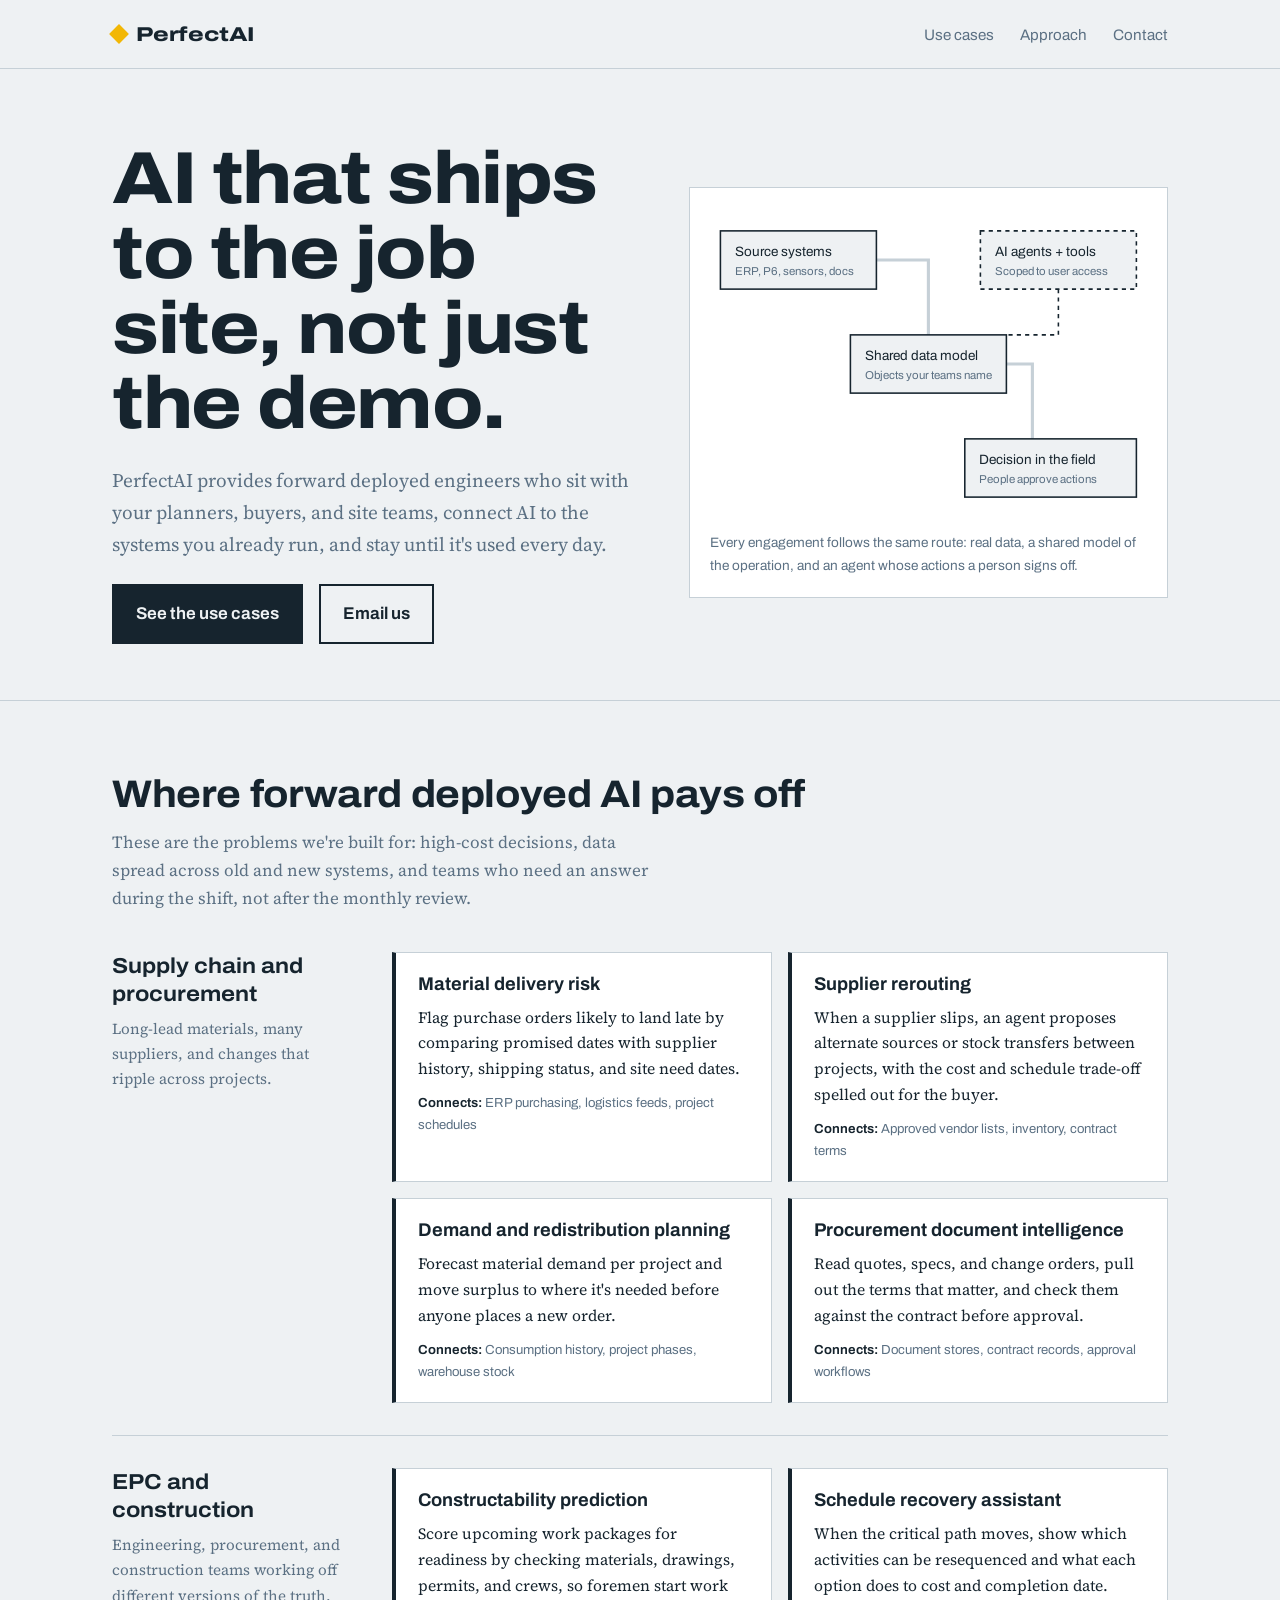
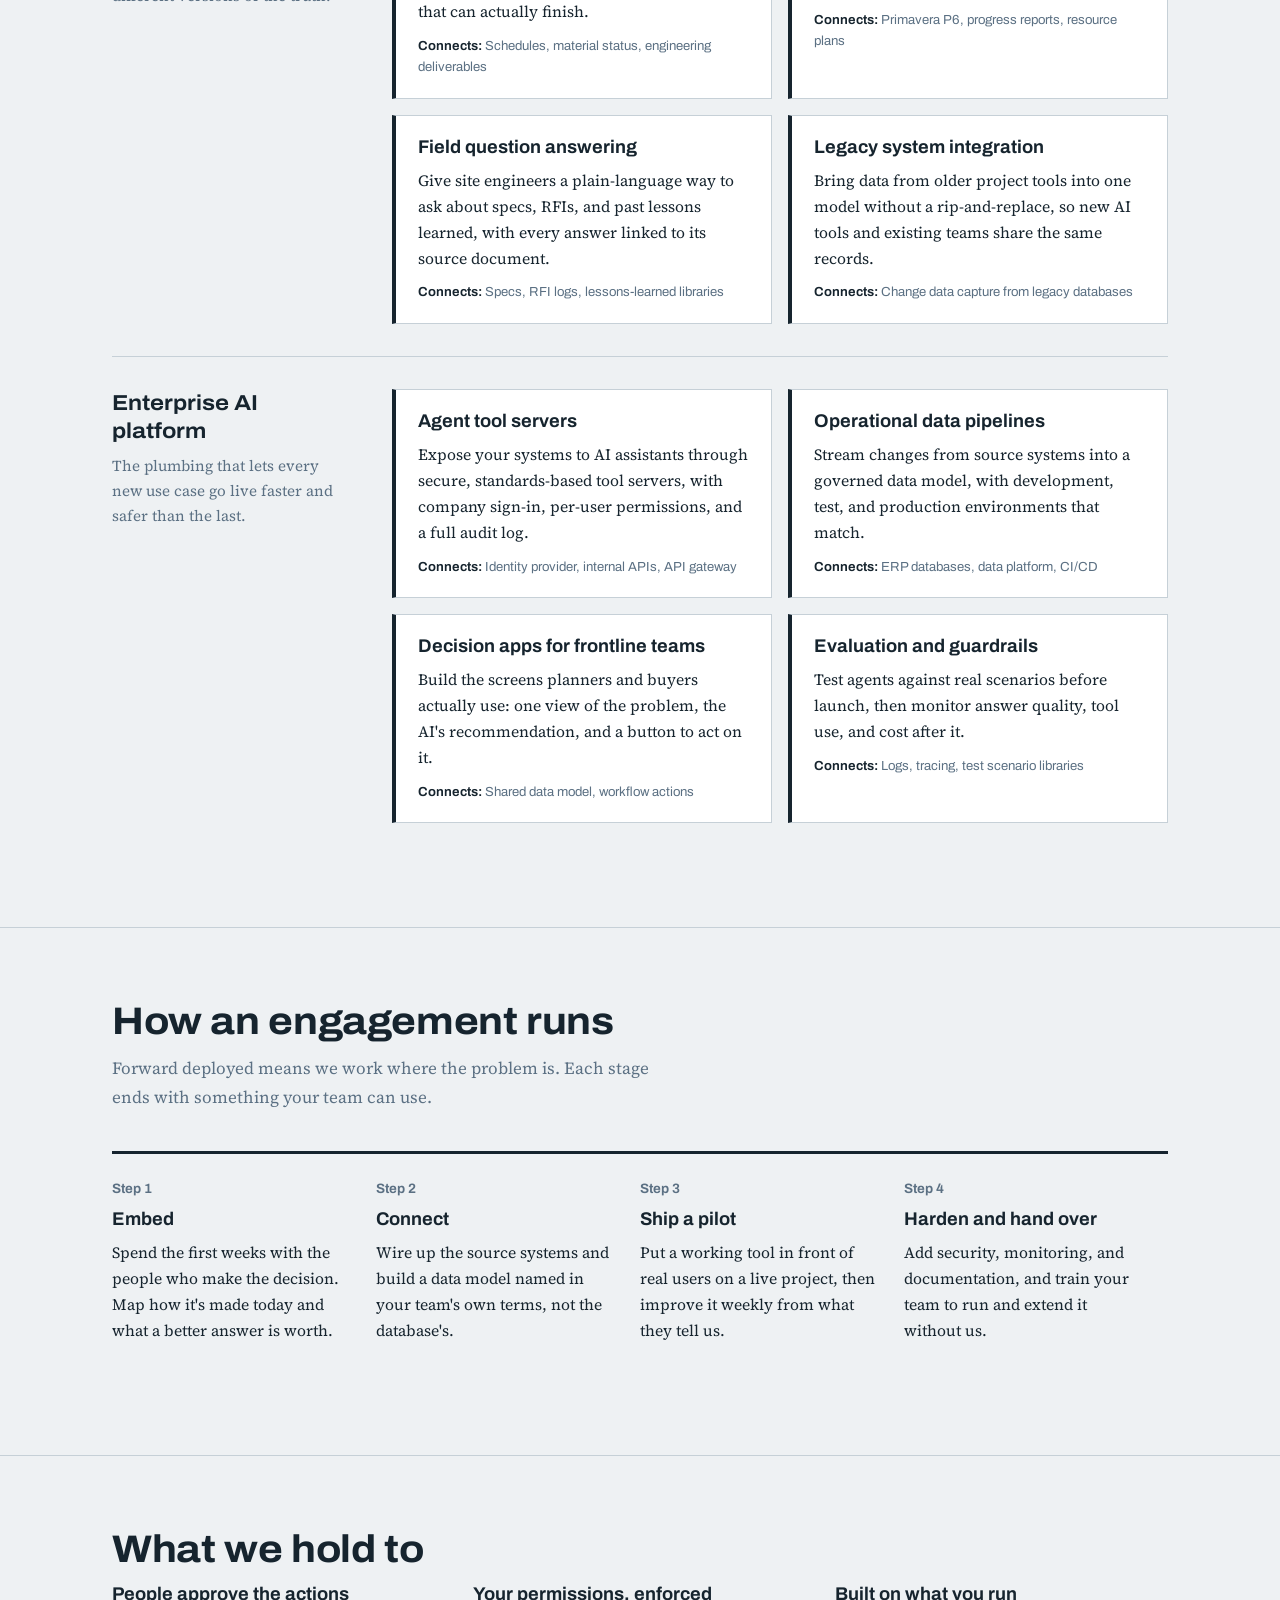
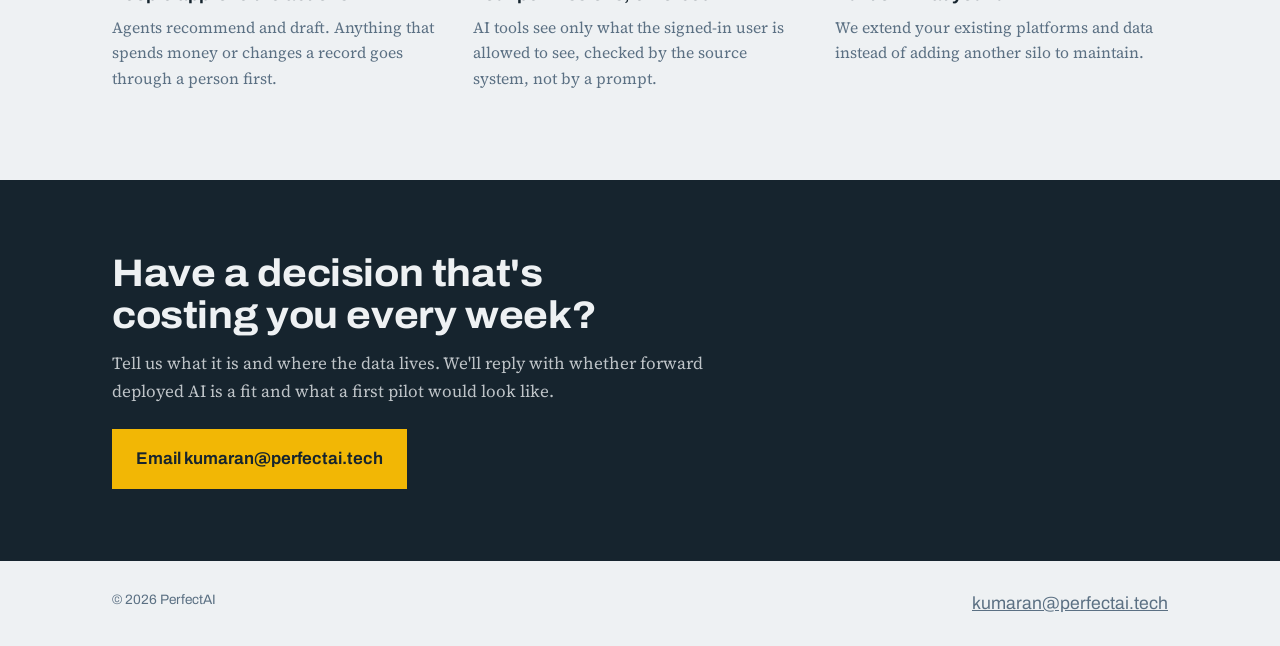
==== index.html @ 98b1c789 "Add PerfectAI site and custom domain" ====
<!doctype html>
<html lang="en">
<head>
<meta charset="utf-8">
<meta name="viewport" content="width=device-width, initial-scale=1">
<title>PerfectAI — AI forward deployed engineering</title>
<meta name="description" content="PerfectAI embeds forward deployed engineers with your teams to put AI into production across supply chain, EPC, and industrial operations.">
<link rel="preconnect" href="https://fonts.googleapis.com">
<link rel="preconnect" href="https://fonts.gstatic.com" crossorigin>
<link href="https://fonts.googleapis.com/css2?family=Archivo:wdth,wght@62..125,400..800&family=Source+Serif+4:opsz,wght@8..60,400;8..60,600&display=swap" rel="stylesheet">
<style>
:root{
  --ink:#16242E;      /* deep slate */
  --paper:#EEF1F3;    /* cool site-office paper */
  --steel:#5B7083;    /* secondary text */
  --line:#C6D0D7;     /* rules and outlines */
  --signal:#F2B705;   /* safety yellow, used sparingly */
  --panel:#FFFFFF;
  --maxw:1120px;
}
@media (prefers-color-scheme: dark){
  :root:not([data-theme="light"]){
    --ink:#E6ECEF; --paper:#121C23; --steel:#93A6B5; --line:#2B3A45; --panel:#17232C;
  }
}
:root[data-theme="dark"]{--ink:#E6ECEF; --paper:#121C23; --steel:#93A6B5; --line:#2B3A45; --panel:#17232C;}

*{box-sizing:border-box}
html{scroll-behavior:smooth}
@media (prefers-reduced-motion: reduce){html{scroll-behavior:auto}*{animation:none!important;transition:none!important}}
body{margin:0;background:var(--paper);color:var(--ink);font-family:"Source Serif 4",Georgia,serif;font-size:1.0625rem;line-height:1.65}
a{color:inherit}
a:focus-visible,button:focus-visible{outline:3px solid var(--signal);outline-offset:3px}
.wrap{max-width:var(--maxw);margin:0 auto;padding:0 16px}
@media (min-width:720px){.wrap{padding:0 32px}}

h1,h2,h3,.sans{font-family:"Archivo",system-ui,sans-serif}
h1{font-variation-settings:"wdth" 112;font-weight:780;font-size:clamp(2.4rem,6.4vw,4.6rem);line-height:1.02;letter-spacing:-0.02em;margin:0 0 24px;max-width:15ch}
h2{font-variation-settings:"wdth" 108;font-weight:720;font-size:clamp(1.7rem,3.6vw,2.4rem);line-height:1.1;letter-spacing:-0.01em;margin:0 0 12px}
h3{font-weight:680;font-size:1.15rem;line-height:1.3;margin:0 0 8px}
p{margin:0 0 16px;max-width:66ch}

/* header */
header.top{border-bottom:1px solid var(--line)}
header.top .wrap{display:flex;align-items:center;justify-content:space-between;height:68px;gap:16px}
.mark{font-family:"Archivo",sans-serif;font-variation-settings:"wdth" 125;font-weight:800;font-size:1.25rem;text-decoration:none;letter-spacing:-0.01em;display:flex;align-items:center;gap:10px}
.mark i{display:inline-block;width:14px;height:14px;background:var(--signal);transform:rotate(45deg)}
nav a{font-family:"Archivo",sans-serif;font-size:.95rem;text-decoration:none;margin-left:22px;color:var(--steel)}
nav a:hover{color:var(--ink)}
@media (max-width:640px){nav a:not(.cta-link){display:none}}

/* hero */
.hero{padding:72px 0 56px}
.hero-grid{display:grid;gap:48px}
@media (min-width:960px){.hero-grid{grid-template-columns:1.05fr .95fr;align-items:center}}
.lede{font-size:1.2rem;color:var(--steel);max-width:52ch}
.btn{display:inline-block;font-family:"Archivo",sans-serif;font-weight:650;text-decoration:none;padding:14px 22px;border:2px solid var(--ink);background:var(--ink);color:var(--paper);margin:8px 12px 0 0}
.btn.ghost{background:transparent;color:var(--ink)}

/* the route diagram: the one bold element */
.route{background:var(--panel);border:1px solid var(--line);padding:20px}
.route svg{width:100%;height:auto;display:block}
.route figcaption{font-family:"Archivo",sans-serif;font-size:.85rem;color:var(--steel);margin-top:12px}
.r-node rect{fill:var(--paper);stroke:var(--ink);stroke-width:1.5}
.r-node text{font-family:"Archivo",sans-serif;font-size:13px;fill:var(--ink)}
.r-node .sub{font-size:11px;fill:var(--steel)}
.r-path{fill:none;stroke:var(--line);stroke-width:3}
.r-live{fill:none;stroke:var(--signal);stroke-width:3;stroke-dasharray:14 400;animation:run 3.2s linear 1s 2 both}
@keyframes run{from{stroke-dashoffset:414}to{stroke-dashoffset:0}}

/* sections */
section{padding:72px 0;border-top:1px solid var(--line)}
.intro{color:var(--steel);max-width:60ch;margin-bottom:40px}

/* use cases: grouped by domain, a domain column then its cases */
.domain{display:grid;gap:24px;padding:32px 0;border-top:1px solid var(--line)}
.domain:first-of-type{border-top:0;padding-top:0}
@media (min-width:880px){.domain{grid-template-columns:240px 1fr;gap:40px}}
.domain-name h3{font-variation-settings:"wdth" 110;font-size:1.35rem}
.domain-name p{color:var(--steel);font-size:.95rem}
.cases{display:grid;gap:16px}
@media (min-width:720px){.cases{grid-template-columns:1fr 1fr}}
.case{background:var(--panel);border:1px solid var(--line);border-left:4px solid var(--ink);padding:20px 22px}
.case p{font-size:.98rem;margin-bottom:10px}
.case .sys{font-family:"Archivo",sans-serif;font-size:.82rem;color:var(--steel);margin:0}
.case .sys b{font-weight:650;color:var(--ink)}

/* approach: a real sequence, so numbered */
.steps{list-style:none;padding:0;margin:0;display:grid;gap:0;counter-reset:s}
@media (min-width:880px){.steps{grid-template-columns:repeat(4,1fr)}}
.steps li{counter-increment:s;padding:24px 20px 24px 0;border-top:3px solid var(--ink)}
@media (min-width:880px){.steps li{padding-right:28px}}
.steps li::before{content:"Step " counter(s);display:block;font-family:"Archivo",sans-serif;font-weight:650;font-size:.85rem;color:var(--steel);margin-bottom:8px}
.steps p{font-size:.98rem}

/* principles */
.principles{display:grid;gap:28px}
@media (min-width:720px){.principles{grid-template-columns:repeat(3,1fr)}}
.principles p{font-size:.98rem;color:var(--steel)}

/* contact */
.contact{background:var(--ink);color:var(--paper);border-top:0}
.contact h2{max-width:20ch}
.contact p{color:color-mix(in srgb,var(--paper) 78%,transparent)}
.contact .btn{background:var(--signal);border-color:var(--signal);color:#16242E}
.mail{font-family:"Archivo",sans-serif;font-size:1.1rem}

footer{padding:28px 0;font-family:"Archivo",sans-serif;font-size:.85rem;color:var(--steel)}
footer .wrap{display:flex;flex-wrap:wrap;justify-content:space-between;gap:12px}
</style>
</head>
<body>

<header class="top">
  <div class="wrap">
    <a class="mark" href="#top" aria-label="PerfectAI home"><i aria-hidden="true"></i>PerfectAI</a>
    <nav aria-label="Main">
      <a href="#use-cases">Use cases</a>
      <a href="#approach">Approach</a>
      <a class="cta-link" href="#contact">Contact</a>
    </nav>
  </div>
</header>

<main id="top">
  <div class="hero">
    <div class="wrap hero-grid">
      <div>
        <h1>AI that ships to the job site, not just the demo.</h1>
        <p class="lede">PerfectAI provides forward deployed engineers who sit with your planners, buyers, and site teams, connect AI to the systems you already run, and stay until it's used every day.</p>
        <a class="btn" href="#use-cases">See the use cases</a>
        <a class="btn ghost" href="mailto:kumaran@perfectai.tech">Email us</a>
      </div>

      <figure class="route" style="margin:0">
        <svg viewBox="0 0 420 300" role="img" aria-labelledby="routeTitle">
          <title id="routeTitle">How a forward deployed engagement connects source systems to a decision in the field</title>
          <path class="r-path" d="M110 50 H210 V150 H310 V250"/>
          <path class="r-live" d="M110 50 H210 V150 H310 V250"/>
          <g class="r-node"><rect x="10" y="22" width="150" height="56"/><text x="24" y="46">Source systems</text><text class="sub" x="24" y="64">ERP, P6, sensors, docs</text></g>
          <g class="r-node"><rect x="135" y="122" width="150" height="56"/><text x="149" y="146">Shared data model</text><text class="sub" x="149" y="164">Objects your teams name</text></g>
          <g class="r-node"><rect x="245" y="222" width="165" height="56"/><text x="259" y="246">Decision in the field</text><text class="sub" x="259" y="264">People approve actions</text></g>
          <g class="r-node"><rect x="260" y="22" width="150" height="56" style="stroke-dasharray:4 4"/><text x="274" y="46">AI agents + tools</text><text class="sub" x="274" y="64">Scoped to user access</text></g>
          <path d="M335 78 V122 H285" fill="none" stroke="var(--ink)" stroke-width="1.5" stroke-dasharray="4 4"/>
        </svg>
        <figcaption>Every engagement follows the same route: real data, a shared model of the operation, and an agent whose actions a person signs off.</figcaption>
      </figure>
    </div>
  </div>

  <section id="use-cases">
    <div class="wrap">
      <h2>Where forward deployed AI pays off</h2>
      <p class="intro">These are the problems we're built for: high-cost decisions, data spread across old and new systems, and teams who need an answer during the shift, not after the monthly review.</p>

      <div class="domain">
        <div class="domain-name">
          <h3>Supply chain and procurement</h3>
          <p>Long-lead materials, many suppliers, and changes that ripple across projects.</p>
        </div>
        <div class="cases">
          <article class="case">
            <h3>Material delivery risk</h3>
            <p>Flag purchase orders likely to land late by comparing promised dates with supplier history, shipping status, and site need dates.</p>
            <p class="sys"><b>Connects:</b> ERP purchasing, logistics feeds, project schedules</p>
          </article>
          <article class="case">
            <h3>Supplier rerouting</h3>
            <p>When a supplier slips, an agent proposes alternate sources or stock transfers between projects, with the cost and schedule trade-off spelled out for the buyer.</p>
            <p class="sys"><b>Connects:</b> Approved vendor lists, inventory, contract terms</p>
          </article>
          <article class="case">
            <h3>Demand and redistribution planning</h3>
            <p>Forecast material demand per project and move surplus to where it's needed before anyone places a new order.</p>
            <p class="sys"><b>Connects:</b> Consumption history, project phases, warehouse stock</p>
          </article>
          <article class="case">
            <h3>Procurement document intelligence</h3>
            <p>Read quotes, specs, and change orders, pull out the terms that matter, and check them against the contract before approval.</p>
            <p class="sys"><b>Connects:</b> Document stores, contract records, approval workflows</p>
          </article>
        </div>
      </div>

      <div class="domain">
        <div class="domain-name">
          <h3>EPC and construction</h3>
          <p>Engineering, procurement, and construction teams working off different versions of the truth.</p>
        </div>
        <div class="cases">
          <article class="case">
            <h3>Constructability prediction</h3>
            <p>Score upcoming work packages for readiness by checking materials, drawings, permits, and crews, so foremen start work that can actually finish.</p>
            <p class="sys"><b>Connects:</b> Schedules, material status, engineering deliverables</p>
          </article>
          <article class="case">
            <h3>Schedule recovery assistant</h3>
            <p>When the critical path moves, show which activities can be resequenced and what each option does to cost and completion date.</p>
            <p class="sys"><b>Connects:</b> Primavera P6, progress reports, resource plans</p>
          </article>
          <article class="case">
            <h3>Field question answering</h3>
            <p>Give site engineers a plain-language way to ask about specs, RFIs, and past lessons learned, with every answer linked to its source document.</p>
            <p class="sys"><b>Connects:</b> Specs, RFI logs, lessons-learned libraries</p>
          </article>
          <article class="case">
            <h3>Legacy system integration</h3>
            <p>Bring data from older project tools into one model without a rip-and-replace, so new AI tools and existing teams share the same records.</p>
            <p class="sys"><b>Connects:</b> Change data capture from legacy databases</p>
          </article>
        </div>
      </div>

      <div class="domain">
        <div class="domain-name">
          <h3>Enterprise AI platform</h3>
          <p>The plumbing that lets every new use case go live faster and safer than the last.</p>
        </div>
        <div class="cases">
          <article class="case">
            <h3>Agent tool servers</h3>
            <p>Expose your systems to AI assistants through secure, standards-based tool servers, with company sign-in, per-user permissions, and a full audit log.</p>
            <p class="sys"><b>Connects:</b> Identity provider, internal APIs, API gateway</p>
          </article>
          <article class="case">
            <h3>Operational data pipelines</h3>
            <p>Stream changes from source systems into a governed data model, with development, test, and production environments that match.</p>
            <p class="sys"><b>Connects:</b> ERP databases, data platform, CI/CD</p>
          </article>
          <article class="case">
            <h3>Decision apps for frontline teams</h3>
            <p>Build the screens planners and buyers actually use: one view of the problem, the AI's recommendation, and a button to act on it.</p>
            <p class="sys"><b>Connects:</b> Shared data model, workflow actions</p>
          </article>
          <article class="case">
            <h3>Evaluation and guardrails</h3>
            <p>Test agents against real scenarios before launch, then monitor answer quality, tool use, and cost after it.</p>
            <p class="sys"><b>Connects:</b> Logs, tracing, test scenario libraries</p>
          </article>
        </div>
      </div>
    </div>
  </section>

  <section id="approach">
    <div class="wrap">
      <h2>How an engagement runs</h2>
      <p class="intro">Forward deployed means we work where the problem is. Each stage ends with something your team can use.</p>
      <ol class="steps">
        <li><h3>Embed</h3><p>Spend the first weeks with the people who make the decision. Map how it's made today and what a better answer is worth.</p></li>
        <li><h3>Connect</h3><p>Wire up the source systems and build a data model named in your team's own terms, not the database's.</p></li>
        <li><h3>Ship a pilot</h3><p>Put a working tool in front of real users on a live project, then improve it weekly from what they tell us.</p></li>
        <li><h3>Harden and hand over</h3><p>Add security, monitoring, and documentation, and train your team to run and extend it without us.</p></li>
      </ol>
    </div>
  </section>

  <section>
    <div class="wrap">
      <h2>What we hold to</h2>
      <div class="principles">
        <div><h3>People approve the actions</h3><p>Agents recommend and draft. Anything that spends money or changes a record goes through a person first.</p></div>
        <div><h3>Your permissions, enforced</h3><p>AI tools see only what the signed-in user is allowed to see, checked by the source system, not by a prompt.</p></div>
        <div><h3>Built on what you run</h3><p>We extend your existing platforms and data instead of adding another silo to maintain.</p></div>
      </div>
    </div>
  </section>

  <section id="contact" class="contact">
    <div class="wrap">
      <h2>Have a decision that's costing you every week?</h2>
      <p>Tell us what it is and where the data lives. We'll reply with whether forward deployed AI is a fit and what a first pilot would look like.</p>
      <a class="btn" href="mailto:kumaran@perfectai.tech?subject=AI%20use%20case%20enquiry">Email kumaran@perfectai.tech</a>
    </div>
  </section>
</main>

<footer>
  <div class="wrap">
    <span>© 2026 PerfectAI</span>
    <a class="mail" href="mailto:kumaran@perfectai.tech">kumaran@perfectai.tech</a>
  </div>
</footer>

</body>
</html>
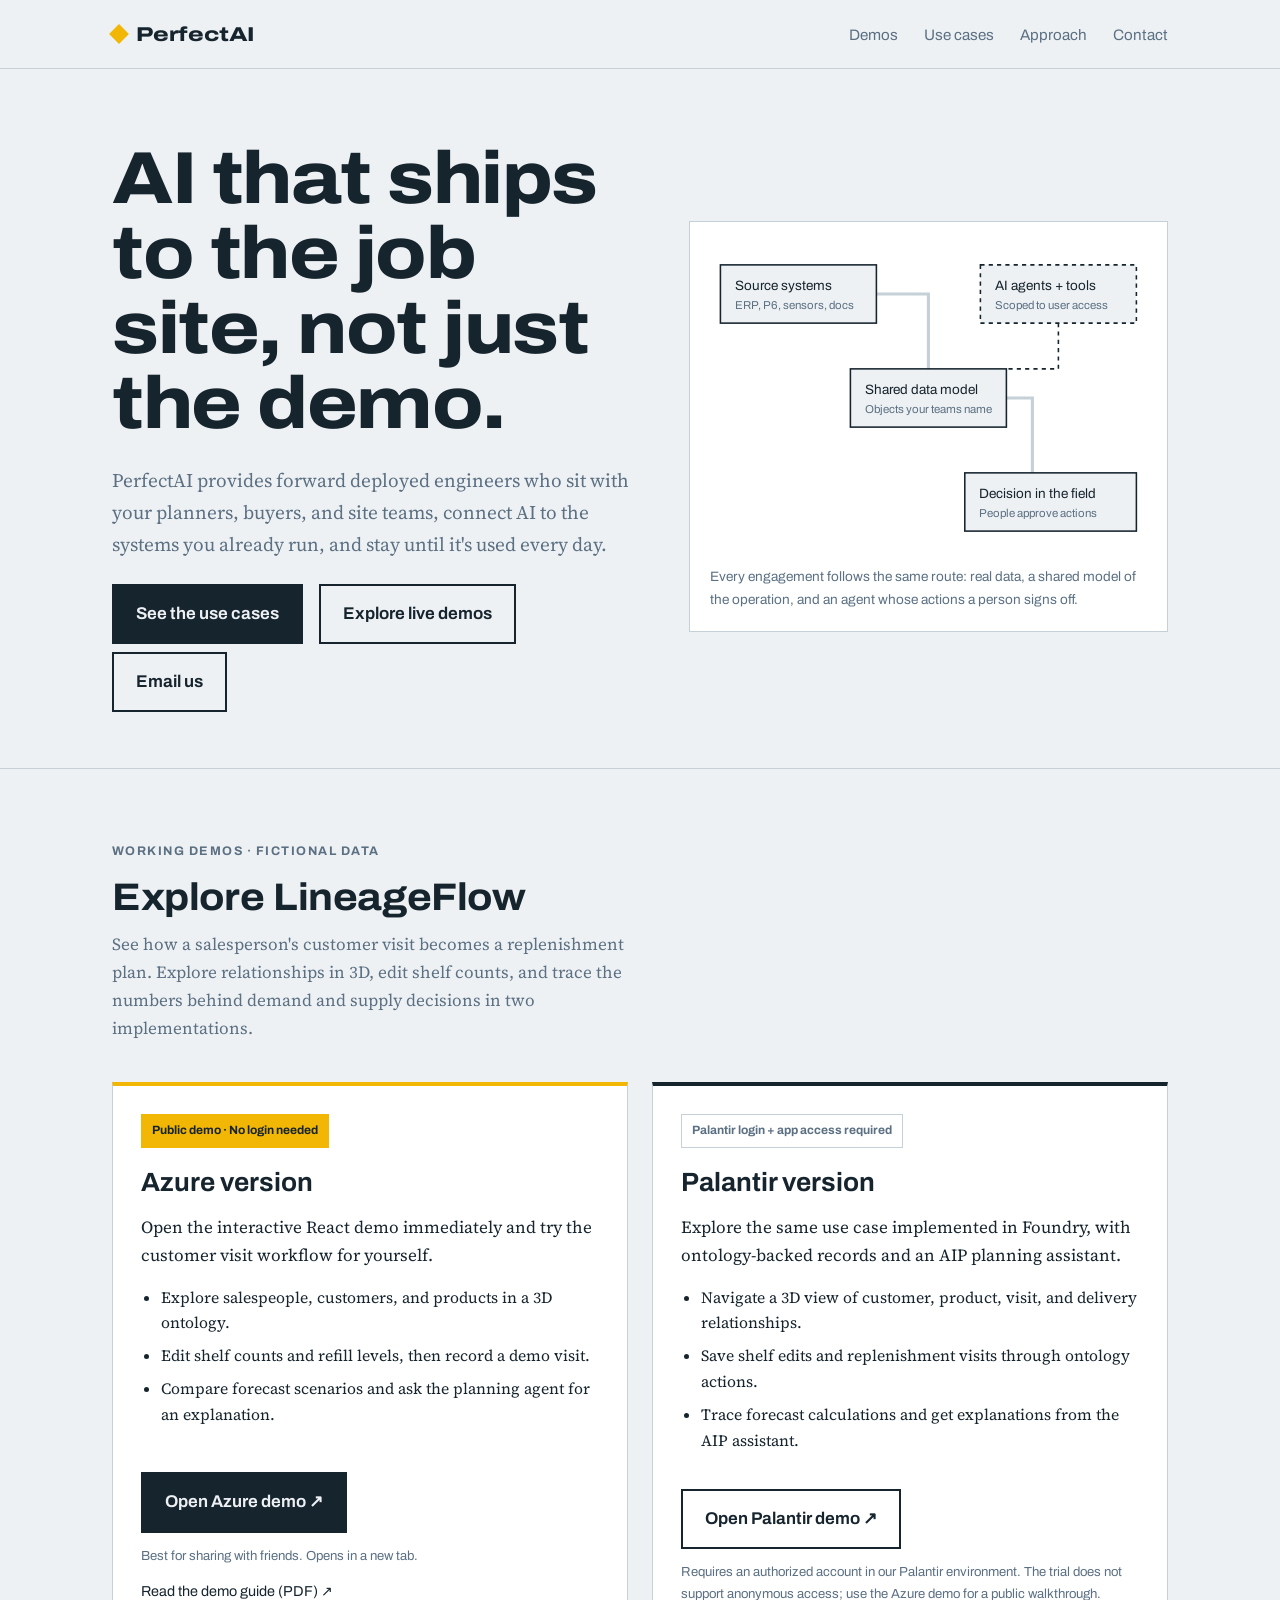
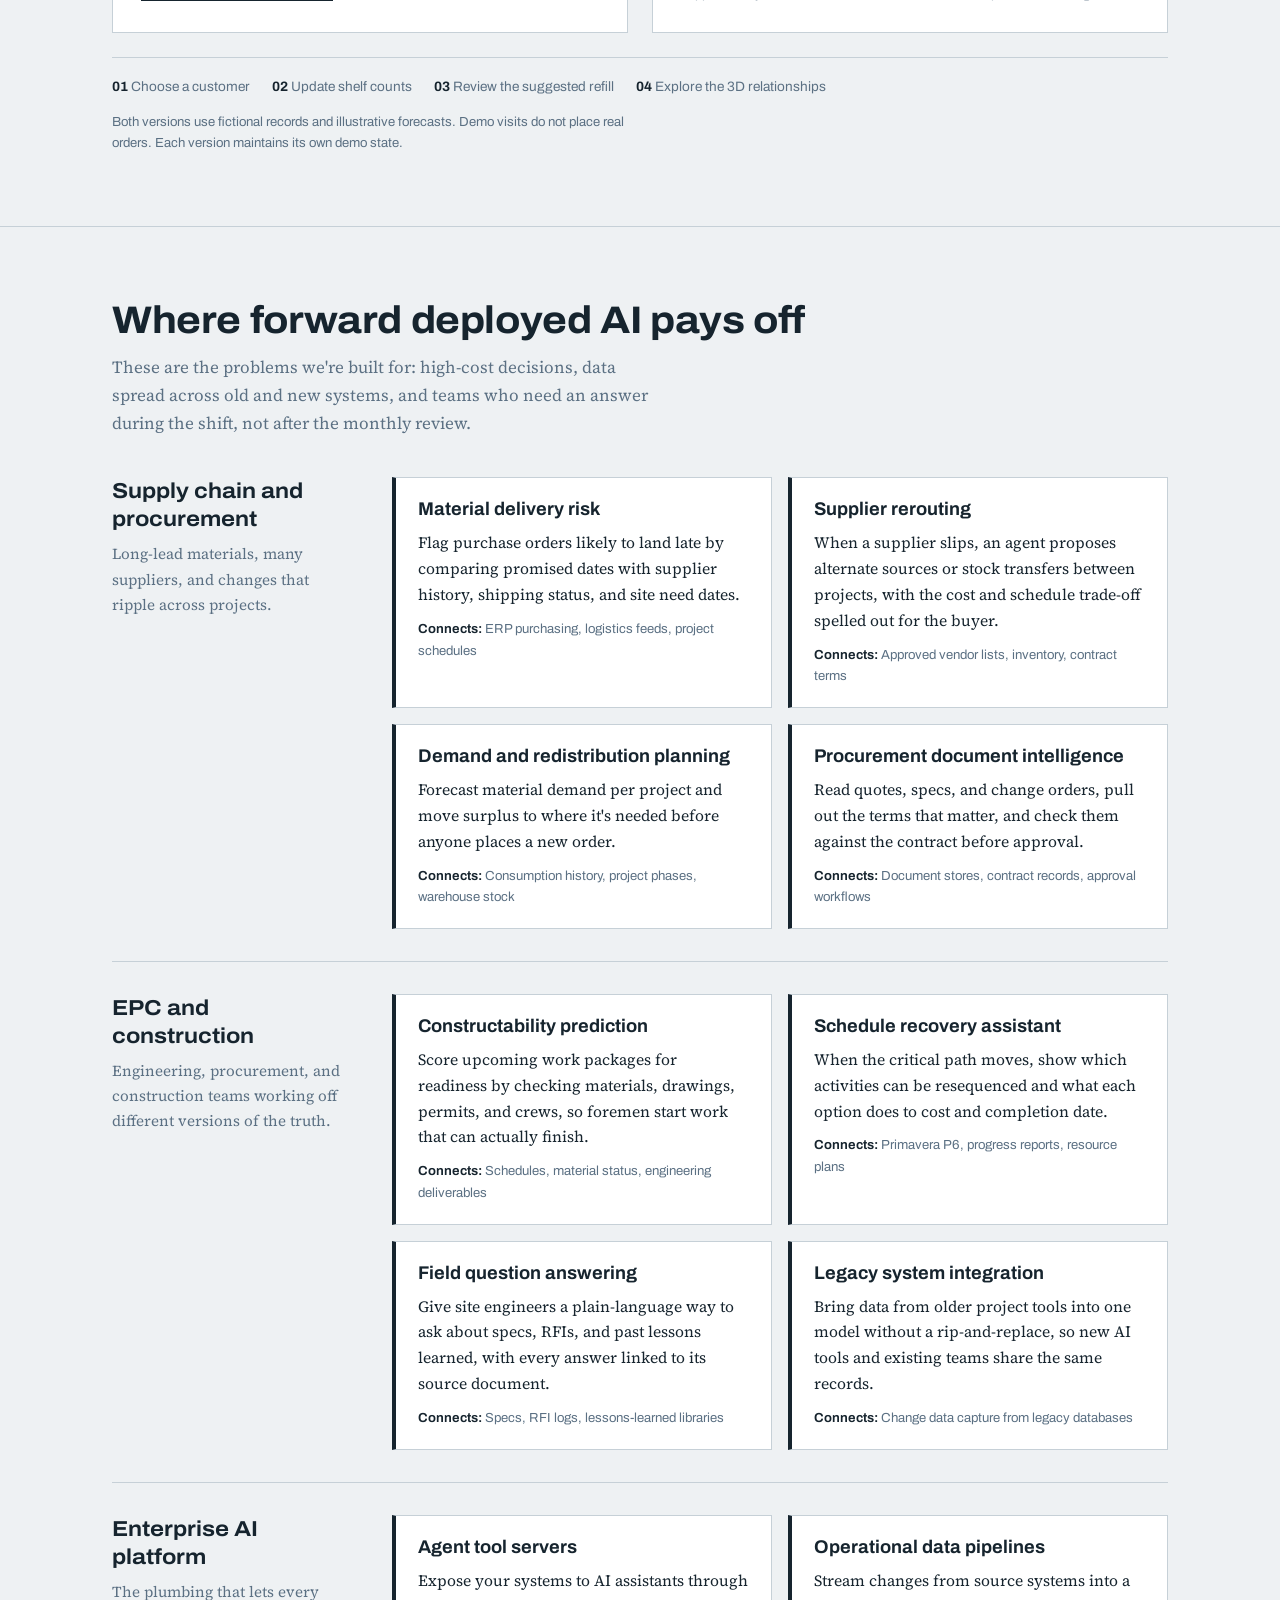
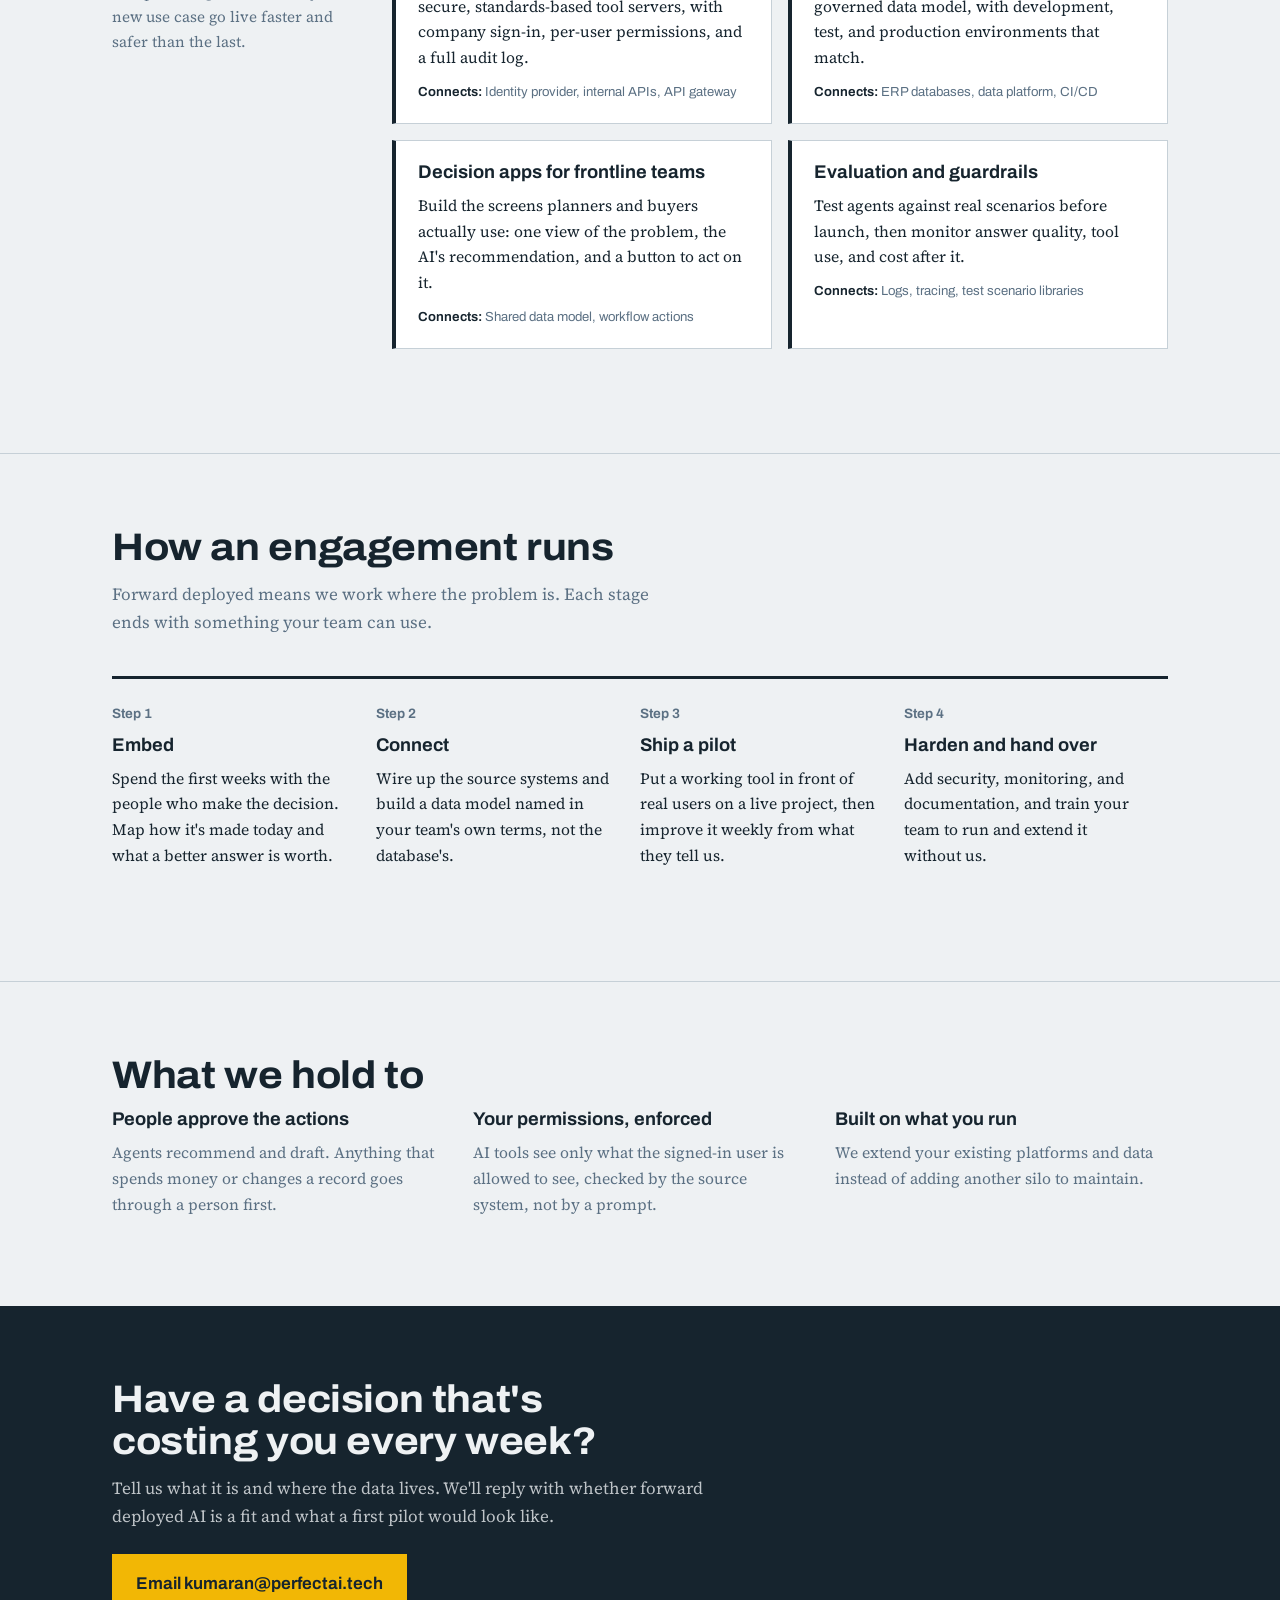
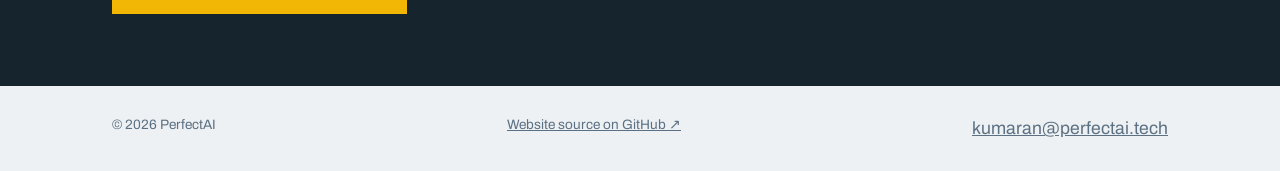
==== commit 100090c1: "Add Azure and Palantir LineageFlow demos to PerfectAI Added working demos section with Azure and Pal" ====
--- a/index.html
+++ b/index.html
@@ -47,7 +47,7 @@
 .mark i{display:inline-block;width:14px;height:14px;background:var(--signal);transform:rotate(45deg)}
 nav a{font-family:"Archivo",sans-serif;font-size:.95rem;text-decoration:none;margin-left:22px;color:var(--steel)}
 nav a:hover{color:var(--ink)}
-@media (max-width:640px){nav a:not(.cta-link){display:none}}
+@media (max-width:640px){nav a:not(.cta-link){display:none}nav a{margin-left:14px;font-size:.85rem}}
 
 /* hero */
 .hero{padding:72px 0 56px}
@@ -71,6 +71,24 @@
 /* sections */
 section{padding:72px 0;border-top:1px solid var(--line)}
 .intro{color:var(--steel);max-width:60ch;margin-bottom:40px}
+
+/* working demos */
+.eyebrow{font-family:"Archivo",sans-serif;font-size:.78rem;font-weight:700;letter-spacing:.12em;text-transform:uppercase;color:var(--steel);margin-bottom:14px}
+.demo-grid{display:grid;gap:24px}
+@media (min-width:760px){.demo-grid{grid-template-columns:1fr 1fr}}
+.demo-card{display:flex;flex-direction:column;padding:28px;background:var(--panel);border:1px solid var(--line);border-top:4px solid var(--ink);min-width:0}
+.demo-card.public{border-top-color:var(--signal)}
+.demo-card h3{font-size:1.65rem;margin:18px 0 12px}
+.demo-card ul{padding-left:20px;margin:0 0 20px;font-size:.98rem}
+.demo-card li{margin-bottom:7px}
+.demo-badge{align-self:flex-start;font-family:"Archivo",sans-serif;font-size:.75rem;font-weight:700;padding:6px 10px;border:1px solid var(--line);color:var(--steel)}
+.public .demo-badge{background:var(--signal);border-color:var(--signal);color:#16242E}
+.demo-actions{margin-top:auto}
+.demo-actions .btn{margin-right:0}
+.demo-note{font-family:"Archivo",sans-serif;font-size:.82rem;color:var(--steel);margin:12px 0 0}
+.demo-guide{display:inline-block;margin-top:14px;font-family:"Archivo",sans-serif;font-size:.9rem;text-underline-offset:4px}
+.demo-workflow{display:flex;flex-wrap:wrap;gap:10px 22px;padding:18px 0 0;margin:24px 0 0;border-top:1px solid var(--line);list-style:none;font-family:"Archivo",sans-serif;font-size:.85rem;color:var(--steel)}
+.demo-workflow b{color:var(--ink)}
 
 /* use cases: grouped by domain, a domain column then its cases */
 .domain{display:grid;gap:24px;padding:32px 0;border-top:1px solid var(--line)}
@@ -115,6 +133,7 @@
   <div class="wrap">
     <a class="mark" href="#top" aria-label="PerfectAI home"><i aria-hidden="true"></i>PerfectAI</a>
     <nav aria-label="Main">
+      <a class="cta-link" href="#demos">Demos</a>
       <a href="#use-cases">Use cases</a>
       <a href="#approach">Approach</a>
       <a class="cta-link" href="#contact">Contact</a>
@@ -129,6 +148,7 @@
         <h1>AI that ships to the job site, not just the demo.</h1>
         <p class="lede">PerfectAI provides forward deployed engineers who sit with your planners, buyers, and site teams, connect AI to the systems you already run, and stay until it's used every day.</p>
         <a class="btn" href="#use-cases">See the use cases</a>
+        <a class="btn ghost" href="#demos">Explore live demos</a>
         <a class="btn ghost" href="mailto:kumaran@perfectai.tech">Email us</a>
       </div>
 
@@ -148,6 +168,52 @@
     </div>
   </div>
 
+  <section id="demos" aria-labelledby="demos-title">
+    <div class="wrap">
+      <p class="eyebrow">Working demos · fictional data</p>
+      <h2 id="demos-title">Explore LineageFlow</h2>
+      <p class="intro">See how a salesperson's customer visit becomes a replenishment plan. Explore relationships in 3D, edit shelf counts, and trace the numbers behind demand and supply decisions in two implementations.</p>
+      <div class="demo-grid">
+        <article class="demo-card public" aria-labelledby="azure-demo-title">
+          <span class="demo-badge">Public demo · No login needed</span>
+          <h3 id="azure-demo-title">Azure version</h3>
+          <p>Open the interactive React demo immediately and try the customer visit workflow for yourself.</p>
+          <ul>
+            <li>Explore salespeople, customers, and products in a 3D ontology.</li>
+            <li>Edit shelf counts and refill levels, then record a demo visit.</li>
+            <li>Compare forecast scenarios and ask the planning agent for an explanation.</li>
+          </ul>
+          <div class="demo-actions">
+            <a class="btn" href="https://ambitious-rock-00a160e10.2.azurestaticapps.net" target="_blank" rel="noopener noreferrer">Open Azure demo ↗</a>
+            <p class="demo-note">Best for sharing with friends. Opens in a new tab.</p>
+            <a class="demo-guide" href="https://ambitious-rock-00a160e10.2.azurestaticapps.net/LineageFlow-Demo-Guide.pdf" target="_blank" rel="noopener noreferrer">Read the demo guide (PDF) ↗</a>
+          </div>
+        </article>
+        <article class="demo-card" aria-labelledby="palantir-demo-title">
+          <span class="demo-badge">Palantir login + app access required</span>
+          <h3 id="palantir-demo-title">Palantir version</h3>
+          <p>Explore the same use case implemented in Foundry, with ontology-backed records and an AIP planning assistant.</p>
+          <ul>
+            <li>Navigate a 3D view of customer, product, visit, and delivery relationships.</li>
+            <li>Save shelf edits and replenishment visits through ontology actions.</li>
+            <li>Trace forecast calculations and get explanations from the AIP assistant.</li>
+          </ul>
+          <div class="demo-actions">
+            <a class="btn ghost" href="https://lineageflow-x6esw3b2xudrht5p.apps.usw-22.palantirfoundry.com" target="_blank" rel="noopener noreferrer">Open Palantir demo ↗</a>
+            <p class="demo-note">Requires an authorized account in our Palantir environment. The trial does not support anonymous access; use the Azure demo for a public walkthrough.</p>
+          </div>
+        </article>
+      </div>
+      <ol class="demo-workflow" aria-label="Suggested demo walkthrough">
+        <li><b>01</b> Choose a customer</li>
+        <li><b>02</b> Update shelf counts</li>
+        <li><b>03</b> Review the suggested refill</li>
+        <li><b>04</b> Explore the 3D relationships</li>
+      </ol>
+      <p class="demo-note">Both versions use fictional records and illustrative forecasts. Demo visits do not place real orders. Each version maintains its own demo state.</p>
+    </div>
+  </section>
+
   <section id="use-cases">
     <div class="wrap">
       <h2>Where forward deployed AI pays off</h2>
@@ -278,6 +344,7 @@
 <footer>
   <div class="wrap">
     <span>© 2026 PerfectAI</span>
+    <a href="https://github.com/kpkeene/perfectai-site" target="_blank" rel="noopener noreferrer">Website source on GitHub ↗</a>
     <a class="mail" href="mailto:kumaran@perfectai.tech">kumaran@perfectai.tech</a>
   </div>
 </footer>
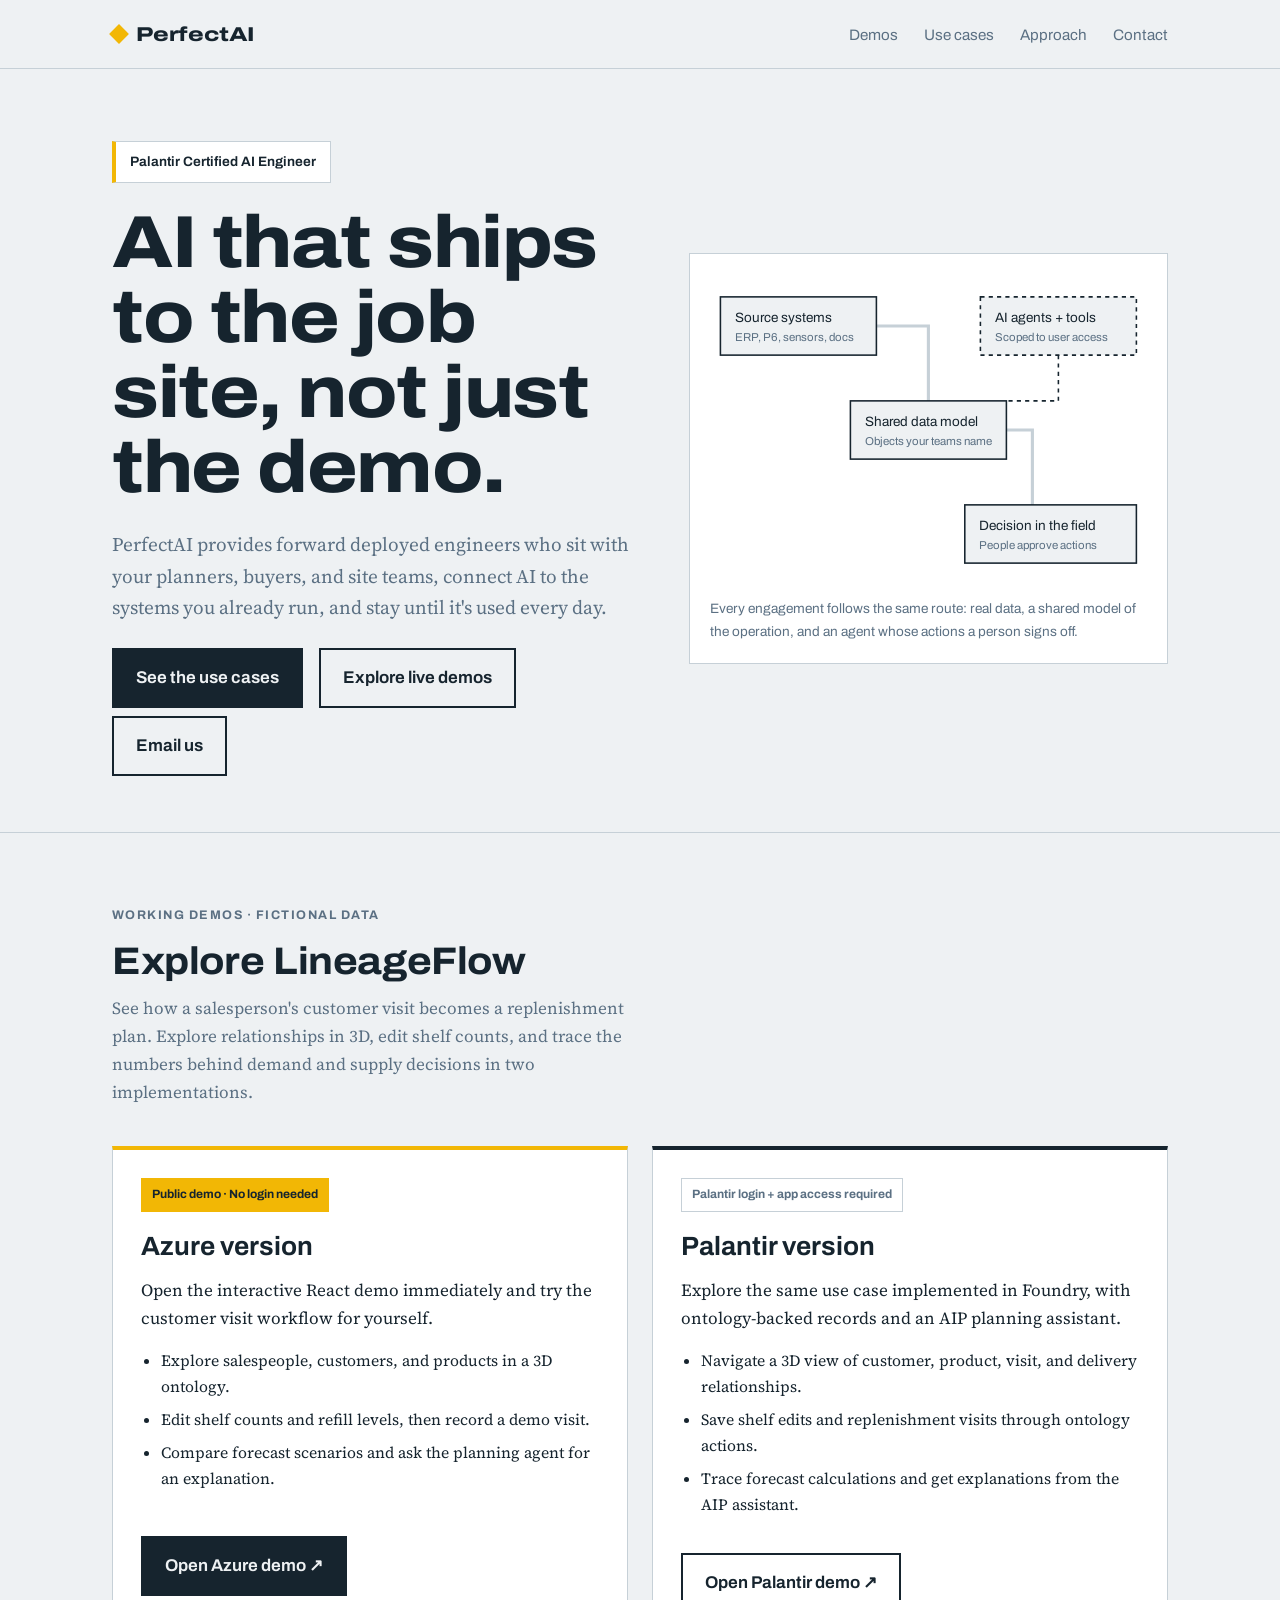
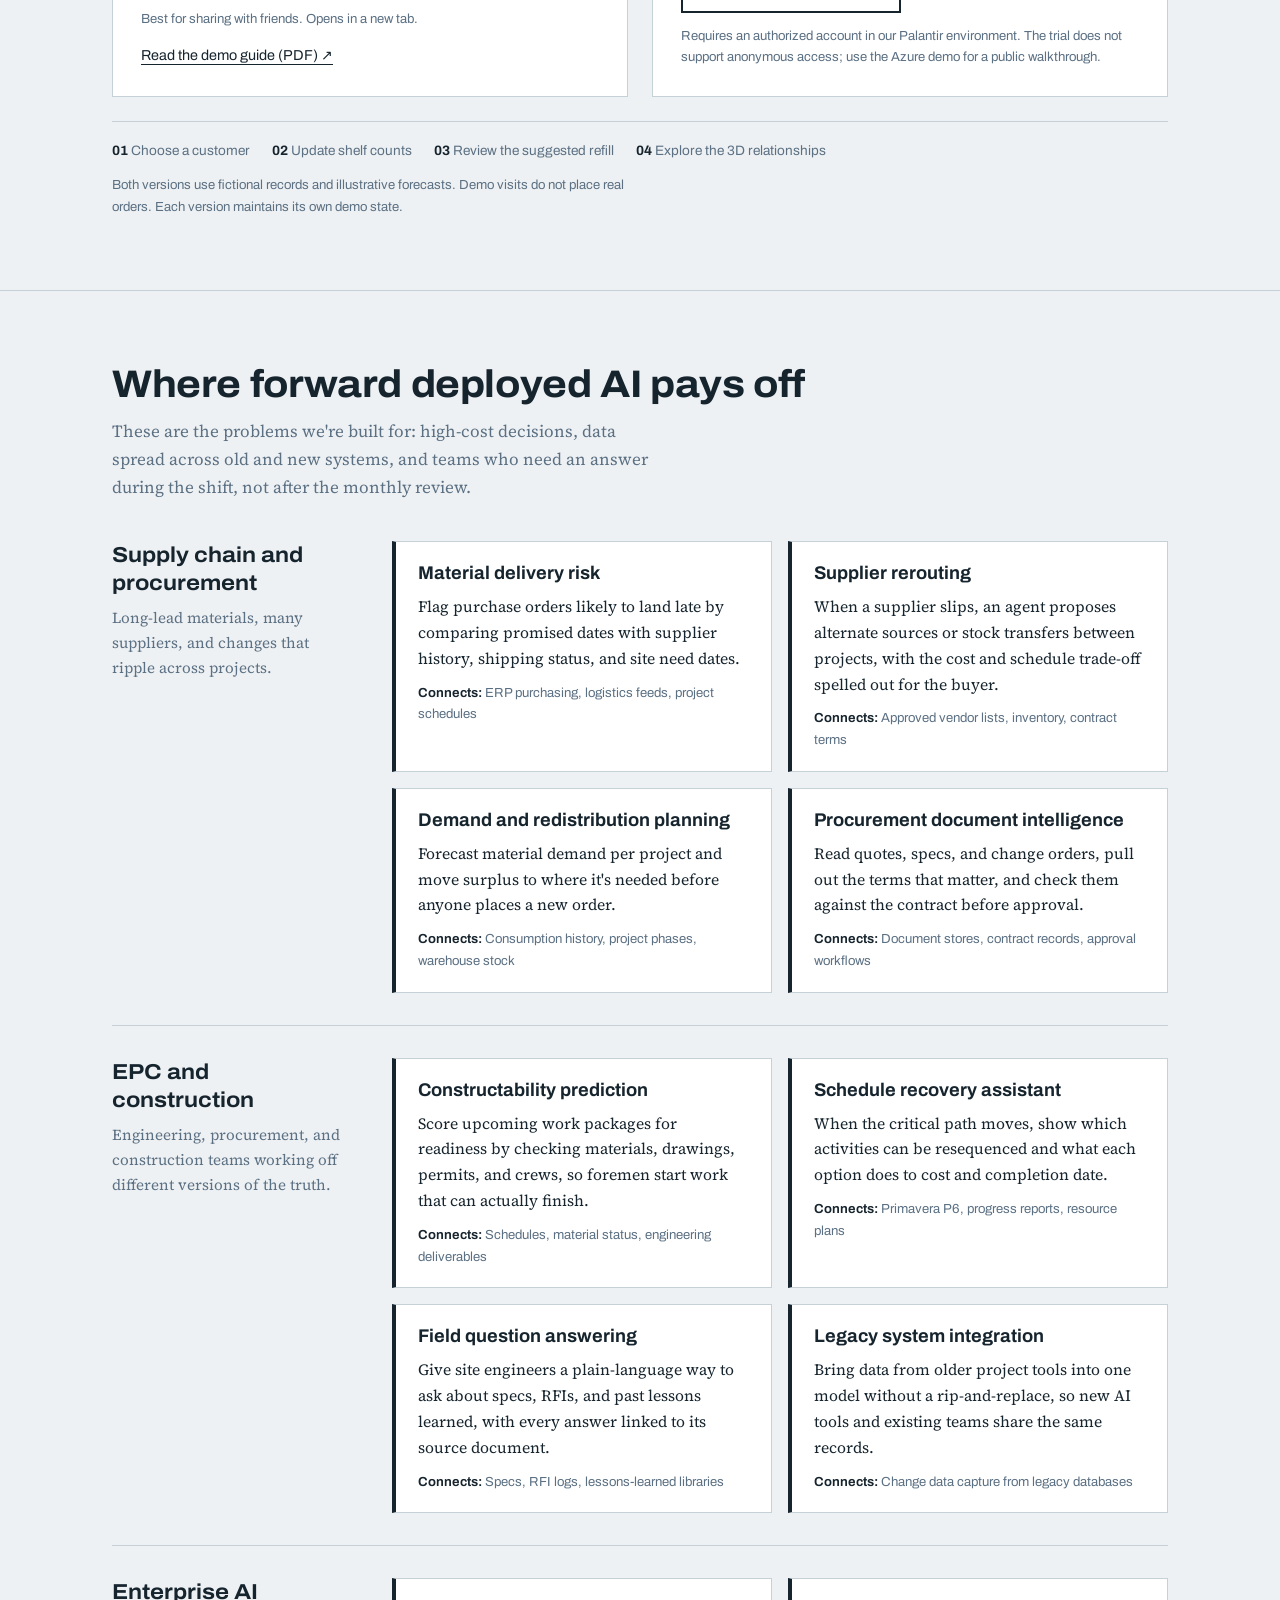
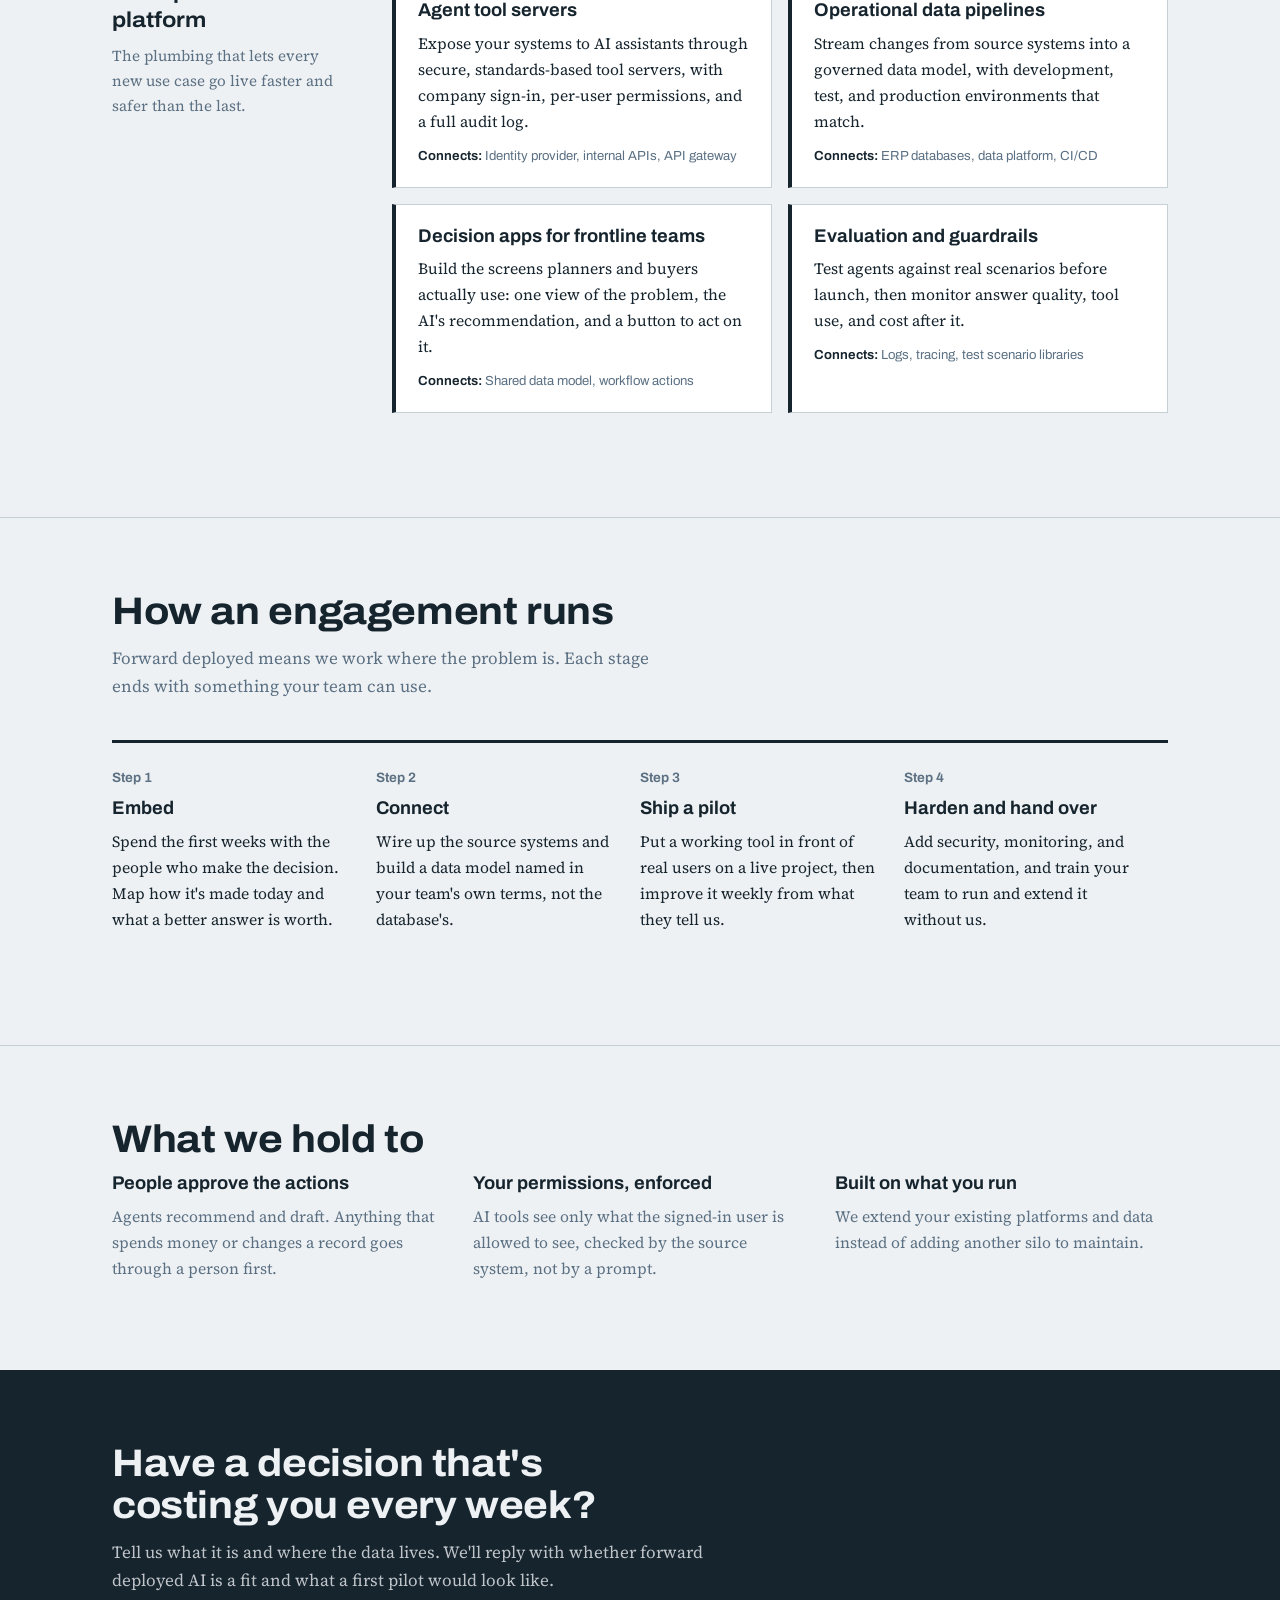
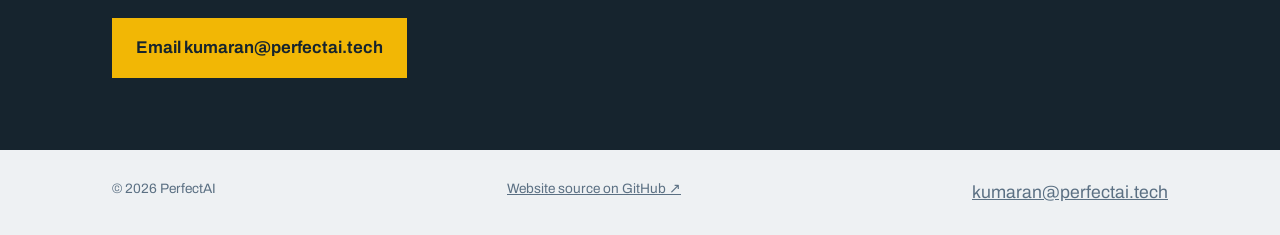
==== commit 2f14ef62: "Add Palantir Certified AI Engineer credential to homepage" ====
--- a/index.html
+++ b/index.html
@@ -54,6 +54,7 @@
 .hero-grid{display:grid;gap:48px}
 @media (min-width:960px){.hero-grid{grid-template-columns:1.05fr .95fr;align-items:center}}
 .lede{font-size:1.2rem;color:var(--steel);max-width:52ch}
+.credential{display:inline-block;font-family:"Archivo",sans-serif;font-size:.85rem;font-weight:650;line-height:1.45;padding:10px 14px;border:1px solid var(--line);border-left:4px solid var(--signal);background:var(--panel);margin:0 0 22px}
 .btn{display:inline-block;font-family:"Archivo",sans-serif;font-weight:650;text-decoration:none;padding:14px 22px;border:2px solid var(--ink);background:var(--ink);color:var(--paper);margin:8px 12px 0 0}
 .btn.ghost{background:transparent;color:var(--ink)}
 
@@ -145,6 +146,7 @@
   <div class="hero">
     <div class="wrap hero-grid">
       <div>
+        <p class="credential">Palantir Certified AI Engineer</p>
         <h1>AI that ships to the job site, not just the demo.</h1>
         <p class="lede">PerfectAI provides forward deployed engineers who sit with your planners, buyers, and site teams, connect AI to the systems you already run, and stay until it's used every day.</p>
         <a class="btn" href="#use-cases">See the use cases</a>
